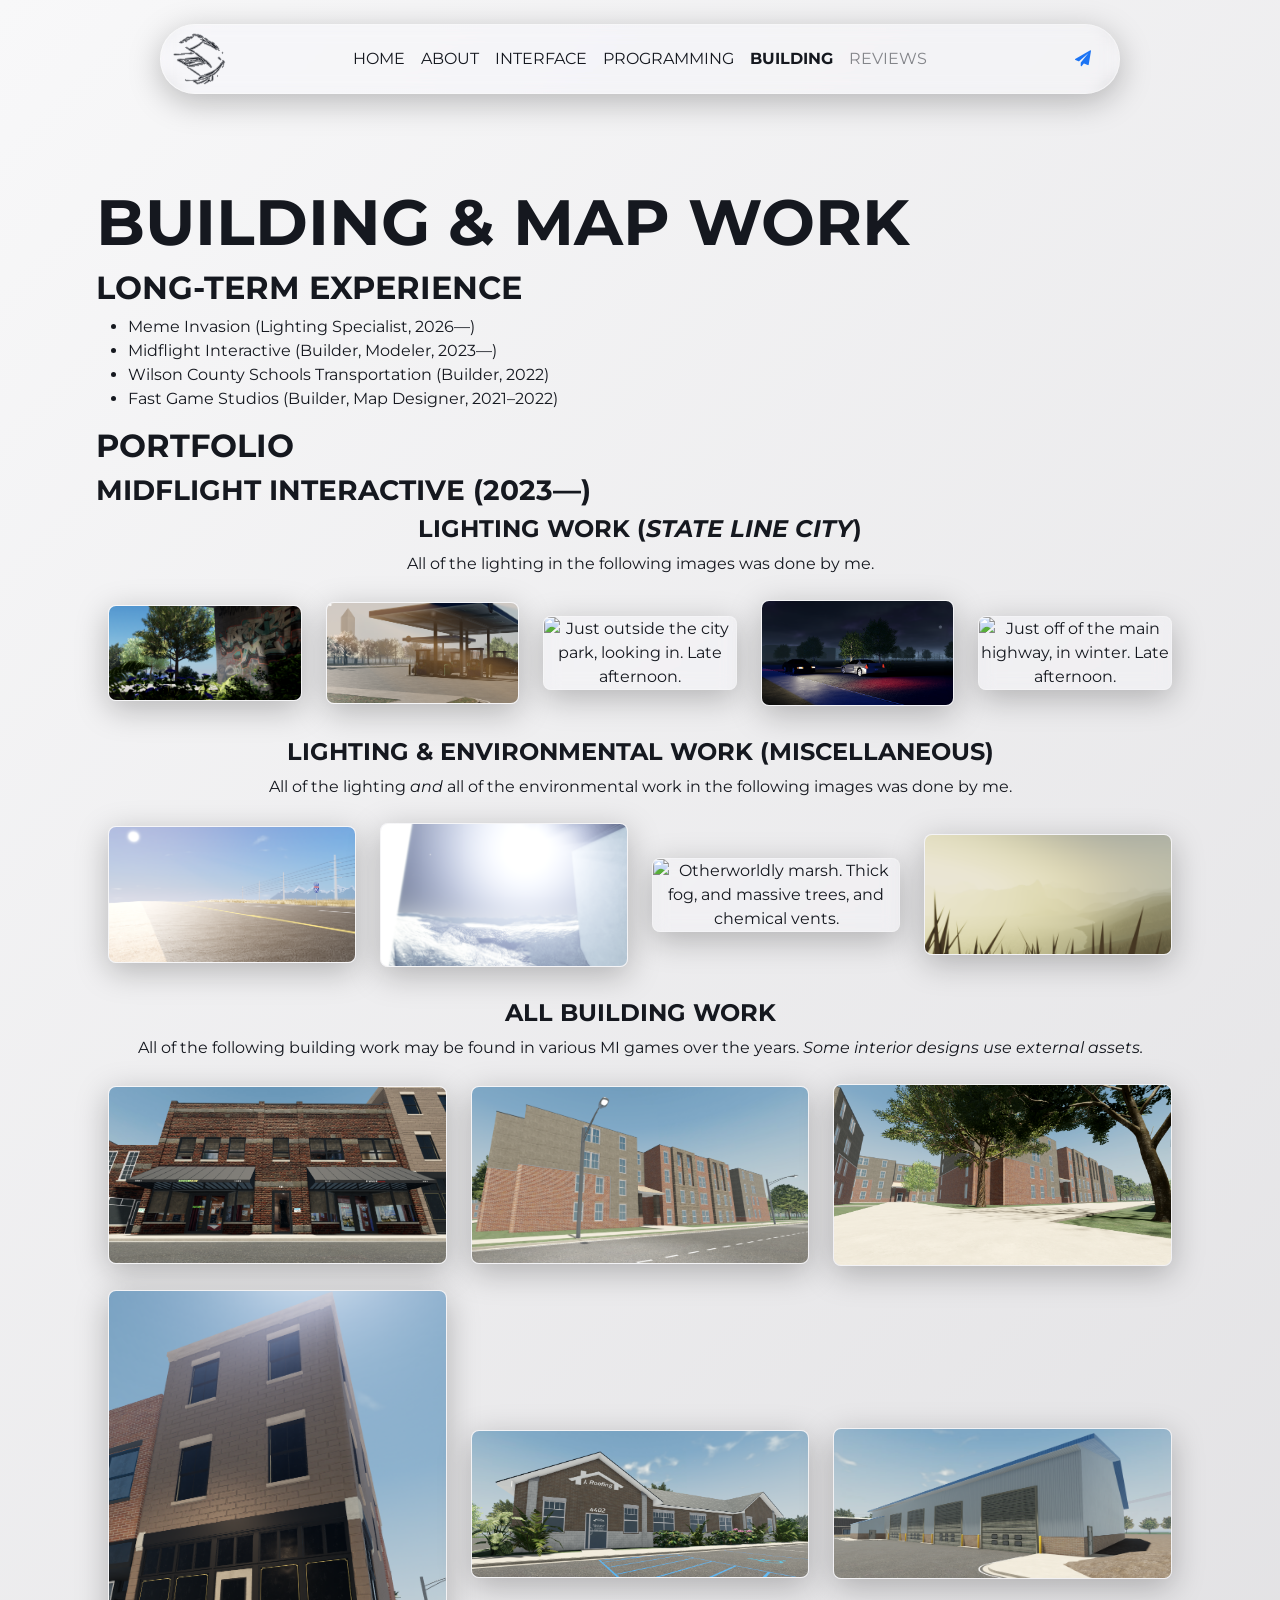
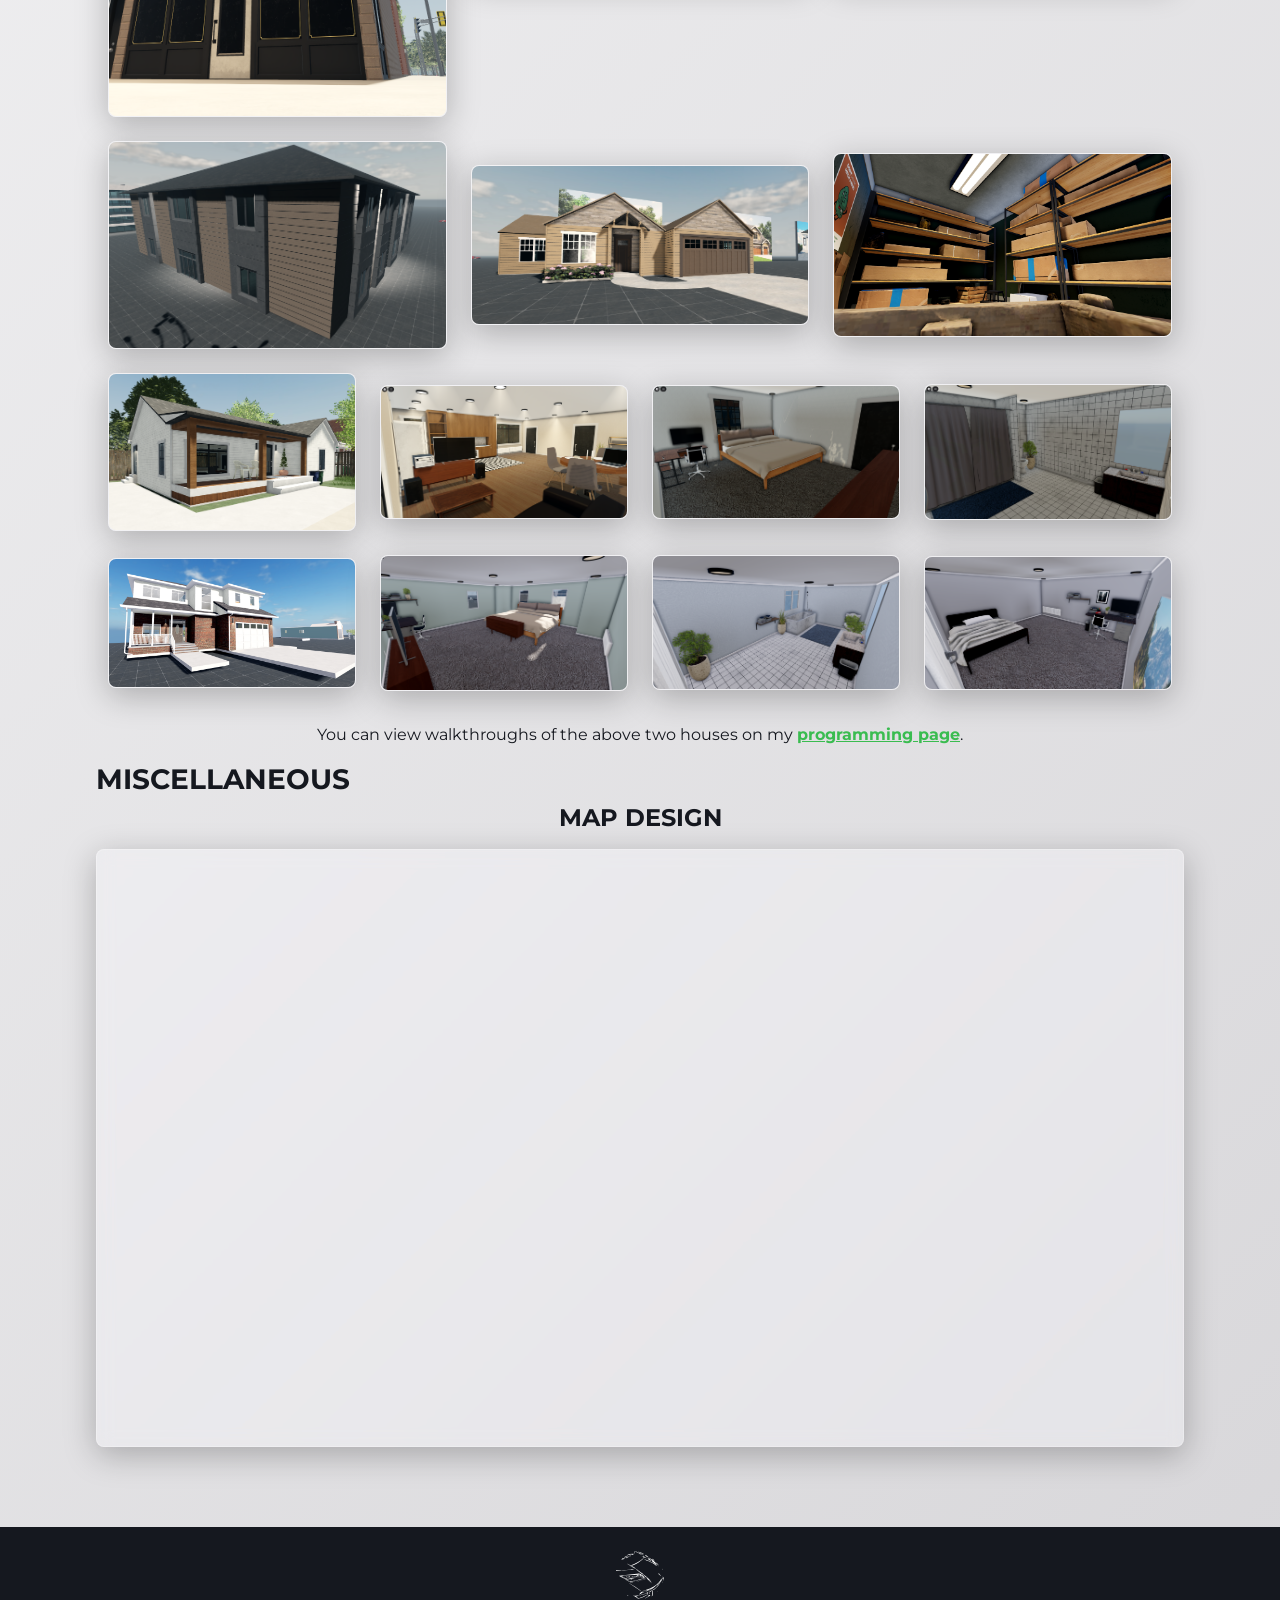
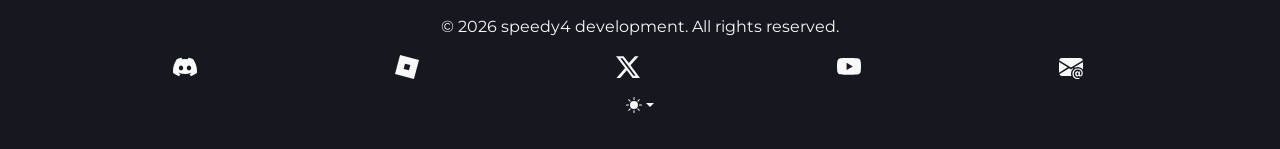
==== building.html @ 41aa06aa "add rest of portfolio images, finalize everything else" ====
<!DOCTYPE html>
<html data-bs-theme="light" lang="en">

<head>
    <meta charset="utf-8">
    <meta name="viewport" content="width=device-width, initial-scale=1.0, viewport-fit=cover, shrink-to-fit=no">
    <title>speedy4's Portfolio</title>
    <meta name="twitter:image" content="https://speedy4.dev/assets/img/speedy4_development.png">
    <meta name="twitter:description" content="The hub for all my work under the official name speedy4 development, or for other projects.">
    <meta name="twitter:card" content="summary_large_image">
    <meta name="description" content="The hub for all my work under the official name speedy4 development, or for other projects.">
    <meta name="twitter:title" content="speedy4's Portfolio">
    <meta property="og:image" content="https://speedy4.dev/assets/img/speedy4_development.png">
    <script>
        (function() {

            // JavaScript snippet handling Dark/Light mode switching

            const getStoredTheme = () => localStorage.getItem('theme');
            const setStoredTheme = theme => localStorage.setItem('theme', theme);
            const forcedTheme = document.documentElement.getAttribute('data-bss-forced-theme');

            const getPreferredTheme = () => {

                if (forcedTheme) return forcedTheme;

                const storedTheme = getStoredTheme();
                if (storedTheme) {
                    return storedTheme;
                }

                const pageTheme = document.documentElement.getAttribute('data-bs-theme');

                if (pageTheme) {
                    return pageTheme;
                }

                return window.matchMedia('(prefers-color-scheme: dark)').matches ? 'dark' : 'light';
            }

            const setTheme = theme => {
                if (theme === 'auto' && window.matchMedia('(prefers-color-scheme: dark)').matches) {
                    document.documentElement.setAttribute('data-bs-theme', 'dark');
                } else {
                    document.documentElement.setAttribute('data-bs-theme', theme);
                }
            }

            setTheme(getPreferredTheme());

            const showActiveTheme = (theme, focus = false) => {
                const themeSwitchers = [].slice.call(document.querySelectorAll('.theme-switcher'));

                if (!themeSwitchers.length) return;

                document.querySelectorAll('[data-bs-theme-value]').forEach(element => {
                    element.classList.remove('active');
                    element.setAttribute('aria-pressed', 'false');
                });

                for (const themeSwitcher of themeSwitchers) {

                    const btnToActivate = themeSwitcher.querySelector('[data-bs-theme-value="' + theme + '"]');

                    if (btnToActivate) {
                        btnToActivate.classList.add('active');
                        btnToActivate.setAttribute('aria-pressed', 'true');
                    }
                }
            }

            window.matchMedia('(prefers-color-scheme: dark)').addEventListener('change', () => {
                const storedTheme = getStoredTheme();
                if (storedTheme !== 'light' && storedTheme !== 'dark') {
                    setTheme(getPreferredTheme());
                }
            });

            window.addEventListener('DOMContentLoaded', () => {
                showActiveTheme(getPreferredTheme());

                document.querySelectorAll('[data-bs-theme-value]')
                    .forEach(toggle => {
                        toggle.addEventListener('click', (e) => {
                            e.preventDefault();
                            const theme = toggle.getAttribute('data-bs-theme-value');
                            setStoredTheme(theme);
                            setTheme(theme);
                            showActiveTheme(theme);
                        })
                    })
            });
        })();
    </script>
    <link rel="icon" type="image/png" sizes="16x16" href="assets/img/SpeedySilhouette_Favico.png">
    <link rel="icon" type="image/png" sizes="32x32" href="assets/img/SpeedySilhouette_Favico_Large.png">
    <link rel="stylesheet" href="assets/bootstrap/css/bootstrap.min.css">
    <link rel="stylesheet" href="assets/css/Crimson%20Text.css">
    <link rel="stylesheet" href="assets/css/IBM%20Plex%20Mono.css">
    <link rel="stylesheet" href="https://fonts.googleapis.com/css?family=Montserrat:400,800&amp;display=swap">
    <link rel="stylesheet" href="assets/fonts/font-awesome.min.css">
    <link rel="stylesheet" href="assets/css/bs-theme-overrides.css">
    <link rel="stylesheet" href="assets/css/styles.css">
    <link rel="stylesheet" href="assets/css/prism.css">
    <link rel="stylesheet" href="assets/css/Features-Cards-icons.css">
    <link rel="stylesheet" href="assets/css/Lightbox-Gallery-baguetteBox.min.css">
    <link rel="stylesheet" href="assets/css/Pricing-Clean-badges.css">
</head>

<body class="default-body" style="min-height: 100vh;width: 100%;">
    <section class="d-flex flex-column justify-content-between align-items-center" style="padding-top: 1.5rem;width: 100%;min-height: 100vh;">
        <nav class="navbar navbar-expand-md fixed-top bg-body justify-content-between align-content-center glass-navbar" style="border-radius: 100px;width: 75%;min-height: 3.125rem;max-height: 5rem;margin-left: auto;margin-right: auto;margin-top: 1.5rem;border-color: transparent;margin-bottom: 13rem;">
            <div class="container-fluid"><a href="/"><img class="navbar-logo-wordmark" src="assets/img/speedy4_development_navbar_logo.png"><img class="navbar-logo-img" src="assets/img/speedy4_development_navbar_logo_noText.png"></a><button data-bs-toggle="collapse" class="navbar-toggler navbar-toggler-override" data-bs-target="#navcol-1" style="/*border-radius: 100px;*/border-style: none;"><span class="visually-hidden">Toggle navigation</span><span class="navbar-toggler-icon navbar-logo-img"></span></button>
                <div class="collapse navbar-collapse d-xxl-inline-flex navbar-nav1" id="navcol-1" style="margin-right: auto;margin-left: auto;">
                    <ul class="navbar-nav d-xxl-flex flex-grow-0 align-self-center navbar-nav1 navbar-nav-collapse" style="margin-right: auto;margin-left: auto;border-radius: 24px;padding-left: 12px;padding-right: 12px;">
                        <li class="nav-item"><a class="nav-link active" href="/" style="position: static;color: var(--bs-body-color);text-align: center;">HOME</a></li>
                        <li class="nav-item" style="position: static;text-align: center;"><a class="nav-link" href="/about" style="position: static;color: var(--bs-body-color);text-align: center;">ABOUT</a></li>
                        <li class="nav-item" style="position: static;color: var(--bs-body-color);text-align: center;"><a class="nav-link" href="/interface" style="position: static;color: var(--bs-body-color);text-align: center;">INTERFACE</a></li>
                        <li class="nav-item" style="position: static;color: var(--bs-body-color);text-align: center;"><a class="nav-link" href="/programming" style="position: static;color: var(--bs-body-color);text-align: center;">PROGRAMMING</a></li>
                        <li class="nav-item" style="position: static;color: var(--bs-body-color);text-align: center;"><a class="nav-link" href="#" style="position: static;color: var(--bs-body-color);text-align: center;"><strong>BUILDING</strong></a></li>
                        <li class="nav-item" style="position: static;color: var(--bs-body-color);text-align: center;"><a class="nav-link" style="position: static;color: var(--bs-body-color);text-align: center;opacity: 0.50;">REVIEWS</a></li>
                    </ul>
                </div>
                <ul class="navbar-nav">
                    <li class="nav-item d-xxl-flex align-items-xxl-center" style="width: auto;padding-right: .5rem;"><a class="nav-link active navbar-contact-text" href="/contact" style="position: static;color: var(--bs-body-color);font-weight: bold;margin-right: -.25rem;">CONTACT</a><a class="nav-link link-primary" href="/contact"><i class="fa fa-send" style="margin-left: auto;"></i></a></li>
                </ul>
            </div>
        </nav>
        <div class="vstack" style="margin-top: 10rem;margin-left: auto;margin-right: auto;width: 85%;height: auto;margin-bottom: 5rem;">
            <article style="width: 100%;">
                <h1 class="text-break" style="font-size: 4rem;text-align: left;"><strong>BUILDING &amp;&nbsp;MAP WORK</strong></h1>
                <h2 style="text-align: left;"><strong>LONG-TERM EXPERIENCE</strong></h2>
                <ul>
                    <li>Meme Invasion (Lighting Specialist, 2026—)</li>
                    <li>Midflight Interactive (Builder, Modeler, 2023—)</li>
                    <li>Wilson County Schools Transportation (Builder, 2022)</li>
                    <li>Fast Game Studios (Builder, Map Designer, 2021–2022)</li>
                </ul>
                <h2 style="text-align: left;margin-top: 1rem;"><strong>PORTFOLIO</strong></h2>
                <h3 style="text-align: left;"><strong>MIDFLIGHT&nbsp;INTERACTIVE (2023—)</strong></h3>
                <h4 style="text-align: center;"><strong>LIGHTING WORK (<em>STATE&nbsp;LINE CITY</em>)</strong></h4>
                <p style="text-align: center;margin-bottom: 1rem;">All of the lighting in the following images was done by me.</p>
                <div class="container-fluid" style="text-align: center;">
                    <div class="row align-items-center" style="margin-top: 1.5rem;">
                        <div class="col"><img class="expandable-gallery-image glass-item" src="assets/img/SLC-Lighting/image4.png" style="width: 100%;border-radius: 8px;" alt="Inside the city park, looking out under shade."></div>
                        <div class="col"><img class="expandable-gallery-image glass-item" src="assets/img/SLC-Lighting/width_1920.png" style="width: 100%;border-radius: 8px;" alt="Next to the American Gas station. Sunrays visible. Fall, late afternoon."></div>
                        <div class="col"><img class="expandable-gallery-image glass-item" src="assets/img/SLC-Lighting/width_2400.png" style="width: 100%;border-radius: 8px;" alt="Just outside the city park, looking in. Late afternoon."></div>
                        <div class="col"><img class="expandable-gallery-image glass-item" src="assets/img/SLC-Lighting/width_2400_1.png" style="width: 100%;border-radius: 8px;" alt="Just outside the spawn dealership. Night."></div>
                        <div class="col"><img class="expandable-gallery-image glass-item" src="assets/img/SLC-Lighting/width_2400_2.png" style="width: 100%;border-radius: 8px;" alt="Just off of the main highway, in winter. Late afternoon."></div>
                    </div>
                </div>
                <h4 style="text-align: center;margin-top: 2rem;"><strong>LIGHTING &amp; ENVIRONMENTAL&nbsp;WORK (MISCELLANEOUS)</strong></h4>
                <p style="text-align: center;margin-bottom: 1rem;">All of the lighting <em>and</em>&nbsp;all of the environmental work in the following images was done by me.</p>
                <div class="container-fluid" style="text-align: center;">
                    <div class="row align-items-center" style="margin-top: 1.5rem;">
                        <div class="col"><img class="expandable-gallery-image glass-item" src="assets/img/Misc-LightingEnvironmental/image.png" style="width: 100%;border-radius: 8px;" alt="Somewhere out west, looking westward on I-80."></div>
                        <div class="col"><img class="expandable-gallery-image glass-item" src="assets/img/Misc-LightingEnvironmental/image2.png" style="width: 100%;border-radius: 8px;" alt="Just outside an inbuilt settlement on a planet very close to its star."></div>
                        <div class="col"><img class="expandable-gallery-image glass-item" src="assets/img/Misc-LightingEnvironmental/image3.png" style="width: 100%;border-radius: 8px;" alt="Otherworldly marsh. Thick fog, and massive trees, and chemical vents."></div>
                        <div class="col"><img class="expandable-gallery-image glass-item" src="assets/img/Misc-LightingEnvironmental/image5.png" style="width: 100%;border-radius: 8px;" alt="Some foreign world. Hills, with a lake at bottom; thick atmosphere."></div>
                    </div>
                </div>
                <h4 id="slc-building-work-1" style="text-align: center;margin-top: 2rem;"><strong>ALL&nbsp;BUILDING WORK</strong></h4>
                <p style="text-align: center;margin-bottom: 1rem;">All of the following building work may be found in various MI games over the years. <em>Some interior designs use external assets.</em></p>
                <div class="container-fluid" style="text-align: center;">
                    <div class="row align-items-center" style="margin-top: 1.5rem;">
                        <div class="col"><img class="expandable-gallery-image glass-item" src="assets/img/MI-Buildings/Screenshot%202026-06-11%20123457.png" style="width: 100%;border-radius: 8px;" alt="A downtown building, with parallax interiors."></div>
                        <div class="col"><img class="expandable-gallery-image glass-item" src="assets/img/MI-Buildings/Screenshot%202026-06-11%20124838.png" style="width: 100%;border-radius: 8px;" alt="A large apartment complex."></div>
                        <div class="col"><img class="expandable-gallery-image glass-item" src="assets/img/MI-Buildings/Screenshot%202026-06-11%20124856.png" style="width: 100%;border-radius: 8px;" alt="Inside the apartment complex, with other buildings."></div>
                    </div>
                    <div class="row align-items-center" style="margin-top: 1.5rem;">
                        <div class="col"><img class="expandable-gallery-image glass-item" src="assets/img/MI-Buildings/Screenshot%202026-06-11%20125015.png" style="width: 100%;border-radius: 8px;" alt="Another downtown building, modern style."></div>
                        <div class="col"><img class="expandable-gallery-image glass-item" src="assets/img/MI-Buildings/Screenshot%202026-06-11%20125053.png" style="width: 100%;border-radius: 8px;" alt="&quot;J. Roofing&quot; business."></div>
                        <div class="col"><img class="expandable-gallery-image glass-item" src="assets/img/MI-Buildings/Screenshot%202026-06-11%20125111.png" style="width: 100%;border-radius: 8px;" alt="High-performance industrial warehouse."></div>
                    </div>
                    <div class="row align-items-center" style="margin-top: 1.5rem;">
                        <div class="col"><img class="expandable-gallery-image glass-item" src="assets/img/MI-Buildings/Screenshot%202026-06-11%20125641.png" style="width: 100%;border-radius: 8px;" alt="Apartment building."></div>
                        <div class="col"><img class="expandable-gallery-image glass-item" src="assets/img/MI-Buildings/Screenshot%202026-06-11%20125730.png" style="width: 100%;border-radius: 8px;" alt="House, no interior."></div>
                        <div class="col"><img class="expandable-gallery-image glass-item" src="assets/img/MI-Buildings/Screenshot%202026-06-11%20130525.png" style="width: 100%;border-radius: 8px;" alt="Inside a business."></div>
                    </div>
                    <div class="row align-items-center" style="margin-top: 1.5rem;">
                        <div class="col"><img class="expandable-gallery-image glass-item" src="assets/img/MI-Buildings/House-1/Screenshot%202026-06-11%20124001.png" style="width: 100%;border-radius: 8px;" alt="First house. This is a complete rebuild of a GPI asset."></div>
                        <div class="col"><img class="expandable-gallery-image glass-item" src="assets/img/MI-Buildings/House-1/Screenshot%202026-06-11%20124135.png" style="width: 100%;border-radius: 8px;" alt="Inside the living room/kitchen."></div>
                        <div class="col"><img class="expandable-gallery-image glass-item" src="assets/img/MI-Buildings/House-1/Screenshot%202026-06-11%20124152.png" style="width: 100%;border-radius: 8px;" alt="Bedroom."></div>
                        <div class="col"><img class="expandable-gallery-image glass-item" src="assets/img/MI-Buildings/House-1/Screenshot%202026-06-11%20124208.png" style="width: 100%;border-radius: 8px;" alt="Bathroom."></div>
                    </div>
                    <div class="row align-items-center" style="margin-top: 1.5rem;">
                        <div class="col"><img class="expandable-gallery-image glass-item" src="assets/img/MI-Buildings/House-2/Screenshot%202026-06-11%20130037.png" style="width: 100%;border-radius: 8px;" alt="House 2. This was built with a pre-existing mesh as reference."></div>
                        <div class="col"><img class="expandable-gallery-image glass-item" src="assets/img/MI-Buildings/House-2/Screenshot%202026-06-11%20130330.png" style="width: 100%;border-radius: 8px;" alt="Master bedroom."></div>
                        <div class="col"><img class="expandable-gallery-image glass-item" src="assets/img/MI-Buildings/House-2/Screenshot%202026-06-11%20130348.png" style="width: 100%;border-radius: 8px;" alt="Bathroom."></div>
                        <div class="col"><img class="expandable-gallery-image glass-item" src="assets/img/MI-Buildings/House-2/Screenshot%202026-06-11%20130421.png" style="width: 100%;border-radius: 8px;" alt="Auxiliary bedroom."></div>
                    </div>
                </div>
                <p style="margin-top: 2rem;text-align: center;">You can view walkthroughs of the above two houses on my <a href="/programming#two-houses"><strong>programming page</strong></a>.</p>
                <h3 style="text-align: left;"><strong>MISCELLANEOUS</strong></h3>
                <h4 id="slc-building-work" style="text-align: center;"><strong>MAP DESIGN</strong></h4>
                <div class="container-fluid ratio ratio-16x9" style="text-align: center;margin-top: 1rem;"><iframe allowfullscreen="" frameborder="0" src="https://www.youtube-nocookie.com/embed/4P3iY1NcD3I" class="glass-item" style="border-radius: 8px;width: 100%;height: 100%;"></iframe></div>
            </article>
        </div>
    </section>
    <footer class="text-center py-4" style="width: 100%;height: auto;background: var(--bs-dark);">
        <div class="vstack d-xxl-flex justify-content-xxl-center align-items-xxl-center"><img src="assets/img/SpeedySilhouetteNew.svg" style="width: 3rem;margin-left: auto;margin-right: auto;margin-bottom: 0.5rem;color: rgb(248,248,249) !important;">
            <p class="text-muted my-2" style="color: rgb(248,248,249) !important;">© 2026 speedy4 development. All rights reserved.</p>
            <ul class="list-inline d-inline-flex d-xxl-flex justify-content-evenly my-2">
                <li class="list-inline-item me-4" data-bs-toggle="tooltip" data-bss-tooltip="" style="position: relative;" title="speedy4dev on Discord">
                    <div class="bs-icon-circle bs-icon-primary bs-icon" style="background: transparent;"><svg xmlns="http://www.w3.org/2000/svg" width="1em" height="1em" fill="currentColor" viewBox="0 0 16 16" class="bi bi-discord" style="width: 100%;height: 100%;color: rgb(248,248,249) !important;" title="speedy4dev on Discord">
                            <path d="M13.545 2.907a13.227 13.227 0 0 0-3.257-1.011.05.05 0 0 0-.052.025c-.141.25-.297.577-.406.833a12.19 12.19 0 0 0-3.658 0 8.258 8.258 0 0 0-.412-.833.051.051 0 0 0-.052-.025c-1.125.194-2.22.534-3.257 1.011a.041.041 0 0 0-.021.018C.356 6.024-.213 9.047.066 12.032c.001.014.01.028.021.037a13.276 13.276 0 0 0 3.995 2.02.05.05 0 0 0 .056-.019c.308-.42.582-.863.818-1.329a.05.05 0 0 0-.01-.059.051.051 0 0 0-.018-.011 8.875 8.875 0 0 1-1.248-.595.05.05 0 0 1-.02-.066.051.051 0 0 1 .015-.019c.084-.063.168-.129.248-.195a.05.05 0 0 1 .051-.007c2.619 1.196 5.454 1.196 8.041 0a.052.052 0 0 1 .053.007c.08.066.164.132.248.195a.051.051 0 0 1-.004.085 8.254 8.254 0 0 1-1.249.594.05.05 0 0 0-.03.03.052.052 0 0 0 .003.041c.24.465.515.909.817 1.329a.05.05 0 0 0 .056.019 13.235 13.235 0 0 0 4.001-2.02.049.049 0 0 0 .021-.037c.334-3.451-.559-6.449-2.366-9.106a.034.034 0 0 0-.02-.019Zm-8.198 7.307c-.789 0-1.438-.724-1.438-1.612 0-.889.637-1.613 1.438-1.613.807 0 1.45.73 1.438 1.613 0 .888-.637 1.612-1.438 1.612m5.316 0c-.788 0-1.438-.724-1.438-1.612 0-.889.637-1.613 1.438-1.613.807 0 1.451.73 1.438 1.613 0 .888-.631 1.612-1.438 1.612"></path>
                        </svg></div><a class="stretched-link" href="https://discord.com/users/302795034028408835" target="_blank" title="speedy4dev on Discord"></a>
                </li>
                <li class="list-inline-item me-4" data-bs-toggle="tooltip" data-bss-tooltip="" style="position: relative;" title="@speedy4dev on Roblox">
                    <div class="bs-icon-circle bs-icon-primary bs-icon" style="background: transparent;"><img src="assets/img/Roblox_Logo.svg" style="width: 100%;height: 100%;color: rgb(248,248,249) !important;" title="@speedy4dev on Roblox"></div><a class="stretched-link" href="https://roblox.com/users/110753821/profile" target="_blank"></a>
                </li>
                <li class="list-inline-item me-4" data-bs-toggle="tooltip" data-bss-tooltip="" style="color: rgb(248,248,249) !important;position: relative;" title="@speedy4dev on X">
                    <div class="bs-icon-circle bs-icon-primary bs-icon" style="background: transparent;color: rgb(248,248,249) !important;"><svg xmlns="http://www.w3.org/2000/svg" width="1em" height="1em" fill="currentColor" viewBox="0 0 16 16" class="bi bi-twitter-x" style="width: 100%;height: 100%;color: rgb(248,248,249) !important;" title="@speedy4dev on X">
                            <path d="M12.6.75h2.454l-5.36 6.142L16 15.25h-4.937l-3.867-5.07-4.425 5.07H.316l5.733-6.57L0 .75h5.063l3.495 4.633L12.601.75Zm-.86 13.028h1.36L4.323 2.145H2.865l8.875 11.633Z"></path>
                        </svg></div><a class="stretched-link" href="https://x.com/speedy4dev" target="_blank"></a>
                </li>
                <li class="list-inline-item me-4" data-bs-toggle="tooltip" data-bss-tooltip="" style="color: rgb(248,248,249) !important;position: relative;" title="@speed_y4dev on YouTube">
                    <div class="bs-icon-circle bs-icon-primary bs-icon" style="background: transparent;color: rgb(248,248,249) !important;"><svg xmlns="http://www.w3.org/2000/svg" width="1em" height="1em" fill="currentColor" viewBox="0 0 16 16" class="bi bi-youtube" style="width: 100%;height: 100%;color: rgb(248,248,249) !important;" title="@speed_y4dev on YouTube">
                            <path d="M8.051 1.999h.089c.822.003 4.987.033 6.11.335a2.01 2.01 0 0 1 1.415 1.42c.101.38.172.883.22 1.402l.01.104.022.26.008.104c.065.914.073 1.77.074 1.957v.075c-.001.194-.01 1.108-.082 2.06l-.008.105-.009.104c-.05.572-.124 1.14-.235 1.558a2.007 2.007 0 0 1-1.415 1.42c-1.16.312-5.569.334-6.18.335h-.142c-.309 0-1.587-.006-2.927-.052l-.17-.006-.087-.004-.171-.007-.171-.007c-1.11-.049-2.167-.128-2.654-.26a2.007 2.007 0 0 1-1.415-1.419c-.111-.417-.185-.986-.235-1.558L.09 9.82l-.008-.104A31.4 31.4 0 0 1 0 7.68v-.123c.002-.215.01-.958.064-1.778l.007-.103.003-.052.008-.104.022-.26.01-.104c.048-.519.119-1.023.22-1.402a2.007 2.007 0 0 1 1.415-1.42c.487-.13 1.544-.21 2.654-.26l.17-.007.172-.006.086-.003.171-.007A99.788 99.788 0 0 1 7.858 2h.193zM6.4 5.209v4.818l4.157-2.408z"></path>
                        </svg></div><a class="stretched-link" href="https://www.youtube.com/@speed_y4dev" target="_blank" title="@speed_y4dev on YouTube"></a>
                </li>
                <li class="list-inline-item me-4" data-bs-toggle="tooltip" data-bss-tooltip="" style="color: rgb(248,248,249) !important;position: relative;" title="For business inquiries: speedy4dev@gmail.com">
                    <div class="bs-icon-circle bs-icon-primary bs-icon" style="background: transparent;color: rgb(248,248,249) !important;"><svg xmlns="http://www.w3.org/2000/svg" width="1em" height="1em" fill="currentColor" viewBox="0 0 16 16" class="bi bi-envelope-at-fill" style="width: 100%;height: 100%;color: rgb(248,248,249) !important;" title="For business inquiries: speedy4dev@gmail.com">
                            <path d="M2 2A2 2 0 0 0 .05 3.555L8 8.414l7.95-4.859A2 2 0 0 0 14 2zm-2 9.8V4.698l5.803 3.546L0 11.801Zm6.761-2.97-6.57 4.026A2 2 0 0 0 2 14h6.256A4.493 4.493 0 0 1 8 12.5a4.49 4.49 0 0 1 1.606-3.446l-.367-.225L8 9.586l-1.239-.757ZM16 9.671V4.697l-5.803 3.546.338.208A4.482 4.482 0 0 1 12.5 8c1.414 0 2.675.652 3.5 1.671"></path>
                            <path d="M15.834 12.244c0 1.168-.577 2.025-1.587 2.025-.503 0-1.002-.228-1.12-.648h-.043c-.118.416-.543.643-1.015.643-.77 0-1.259-.542-1.259-1.434v-.529c0-.844.481-1.4 1.26-1.4.585 0 .87.333.953.63h.03v-.568h.905v2.19c0 .272.18.42.411.42.315 0 .639-.415.639-1.39v-.118c0-1.277-.95-2.326-2.484-2.326h-.04c-1.582 0-2.64 1.067-2.64 2.724v.157c0 1.867 1.237 2.654 2.57 2.654h.045c.507 0 .935-.07 1.18-.18v.731c-.219.1-.643.175-1.237.175h-.044C10.438 16 9 14.82 9 12.646v-.214C9 10.36 10.421 9 12.485 9h.035c2.12 0 3.314 1.43 3.314 3.034zm-4.04.21v.227c0 .586.227.8.581.8.31 0 .564-.17.564-.743v-.367c0-.516-.275-.708-.572-.708-.346 0-.573.245-.573.791Z"></path>
                        </svg></div><a class="stretched-link" href="mailto://speedy4dev@gmail.com" target="_blank" title="For business inquiries: speedy4dev@gmail.com"></a>
                </li>
            </ul>
            <div class="theme-switcher dropdown"><button class="btn btn-link dropdown-toggle" aria-expanded="false" data-bs-toggle="dropdown" type="button" style="color: rgb(248,248,249) !important;"><svg xmlns="http://www.w3.org/2000/svg" width="1em" height="1em" fill="currentColor" viewBox="0 0 16 16" class="bi bi-sun-fill mb-1" style="color: rgb(248,248,249) !important;">
                        <path d="M8 12a4 4 0 1 0 0-8 4 4 0 0 0 0 8M8 0a.5.5 0 0 1 .5.5v2a.5.5 0 0 1-1 0v-2A.5.5 0 0 1 8 0m0 13a.5.5 0 0 1 .5.5v2a.5.5 0 0 1-1 0v-2A.5.5 0 0 1 8 13m8-5a.5.5 0 0 1-.5.5h-2a.5.5 0 0 1 0-1h2a.5.5 0 0 1 .5.5M3 8a.5.5 0 0 1-.5.5h-2a.5.5 0 0 1 0-1h2A.5.5 0 0 1 3 8m10.657-5.657a.5.5 0 0 1 0 .707l-1.414 1.415a.5.5 0 1 1-.707-.708l1.414-1.414a.5.5 0 0 1 .707 0m-9.193 9.193a.5.5 0 0 1 0 .707L3.05 13.657a.5.5 0 0 1-.707-.707l1.414-1.414a.5.5 0 0 1 .707 0zm9.193 2.121a.5.5 0 0 1-.707 0l-1.414-1.414a.5.5 0 0 1 .707-.707l1.414 1.414a.5.5 0 0 1 0 .707M4.464 4.465a.5.5 0 0 1-.707 0L2.343 3.05a.5.5 0 1 1 .707-.707l1.414 1.414a.5.5 0 0 1 0 .708z"></path>
                    </svg></button>
                <div class="dropdown-menu"><a class="dropdown-item d-flex align-items-center" href="#" data-bs-theme-value="light"><svg xmlns="http://www.w3.org/2000/svg" width="1em" height="1em" fill="currentColor" viewBox="0 0 16 16" class="bi bi-sun-fill opacity-50 me-2">
                            <path d="M8 12a4 4 0 1 0 0-8 4 4 0 0 0 0 8M8 0a.5.5 0 0 1 .5.5v2a.5.5 0 0 1-1 0v-2A.5.5 0 0 1 8 0m0 13a.5.5 0 0 1 .5.5v2a.5.5 0 0 1-1 0v-2A.5.5 0 0 1 8 13m8-5a.5.5 0 0 1-.5.5h-2a.5.5 0 0 1 0-1h2a.5.5 0 0 1 .5.5M3 8a.5.5 0 0 1-.5.5h-2a.5.5 0 0 1 0-1h2A.5.5 0 0 1 3 8m10.657-5.657a.5.5 0 0 1 0 .707l-1.414 1.415a.5.5 0 1 1-.707-.708l1.414-1.414a.5.5 0 0 1 .707 0m-9.193 9.193a.5.5 0 0 1 0 .707L3.05 13.657a.5.5 0 0 1-.707-.707l1.414-1.414a.5.5 0 0 1 .707 0zm9.193 2.121a.5.5 0 0 1-.707 0l-1.414-1.414a.5.5 0 0 1 .707-.707l1.414 1.414a.5.5 0 0 1 0 .707M4.464 4.465a.5.5 0 0 1-.707 0L2.343 3.05a.5.5 0 1 1 .707-.707l1.414 1.414a.5.5 0 0 1 0 .708z"></path>
                        </svg>Light</a><a class="dropdown-item d-flex align-items-center" href="#" data-bs-theme-value="dark"><svg xmlns="http://www.w3.org/2000/svg" width="1em" height="1em" fill="currentColor" viewBox="0 0 16 16" class="bi bi-moon-stars-fill opacity-50 me-2">
                            <path d="M6 .278a.768.768 0 0 1 .08.858 7.208 7.208 0 0 0-.878 3.46c0 4.021 3.278 7.277 7.318 7.277.527 0 1.04-.055 1.533-.16a.787.787 0 0 1 .81.316.733.733 0 0 1-.031.893A8.349 8.349 0 0 1 8.344 16C3.734 16 0 12.286 0 7.71 0 4.266 2.114 1.312 5.124.06A.752.752 0 0 1 6 .278"></path>
                            <path d="M10.794 3.148a.217.217 0 0 1 .412 0l.387 1.162c.173.518.579.924 1.097 1.097l1.162.387a.217.217 0 0 1 0 .412l-1.162.387a1.734 1.734 0 0 0-1.097 1.097l-.387 1.162a.217.217 0 0 1-.412 0l-.387-1.162A1.734 1.734 0 0 0 9.31 6.593l-1.162-.387a.217.217 0 0 1 0-.412l1.162-.387a1.734 1.734 0 0 0 1.097-1.097l.387-1.162zM13.863.099a.145.145 0 0 1 .274 0l.258.774c.115.346.386.617.732.732l.774.258a.145.145 0 0 1 0 .274l-.774.258a1.156 1.156 0 0 0-.732.732l-.258.774a.145.145 0 0 1-.274 0l-.258-.774a1.156 1.156 0 0 0-.732-.732l-.774-.258a.145.145 0 0 1 0-.274l.774-.258c.346-.115.617-.386.732-.732L13.863.1z"></path>
                        </svg>Dark</a><a class="dropdown-item d-flex align-items-center" href="#" data-bs-theme-value="auto"><svg xmlns="http://www.w3.org/2000/svg" width="1em" height="1em" fill="currentColor" viewBox="0 0 16 16" class="bi bi-circle-half opacity-50 me-2">
                            <path d="M8 15A7 7 0 1 0 8 1zm0 1A8 8 0 1 1 8 0a8 8 0 0 1 0 16"></path>
                        </svg>Auto</a></div>
            </div>
        </div>
    </footer>
    <div class="d-none custom-lightbox" style="width: 100vw;height: 100vh;">
        <div class="container-fluid d-flex flex-column align-items-center glass-item" style="padding: 1.5rem;border-radius: 24px;width: fit-content;max-width: 80vw;position: relative;"><img class="lightbox-image" style="margin-left: auto;margin-right: auto;border-radius: 12px;width: auto;max-width: 100%;display: flex;overflow: hidden;"></div>
    </div>
    <div class="custom-lightbox-gallery" style="width: 100vw;height: 100vh;">
        <div class="container-fluid d-flex glass-item" style="width: fit-content;padding: 1.5rem;border-radius: 24px;max-width: 80vw;position: relative;">
            <div class="col" style="width: 100%;"><img class="lightbox-gallery-image" style="margin-left: auto;margin-right: auto;border-radius: 12px;max-width: 100%;margin-bottom: 1.5rem;display: flex;overflow: hidden;">
                <div class="d-inline-flex" style="margin-left: auto;margin-right: auto;width: 100%;"><svg xmlns="http://www.w3.org/2000/svg" width="1em" height="1em" fill="currentColor" viewBox="0 0 16 16" class="bi bi-chevron-left lightbox-prev" style="margin-right: auto;width: 1.5rem;height: 1.5rem;">
                        <path fill-rule="evenodd" d="M11.354 1.646a.5.5 0 0 1 0 .708L5.707 8l5.647 5.646a.5.5 0 0 1-.708.708l-6-6a.5.5 0 0 1 0-.708l6-6a.5.5 0 0 1 .708 0z"></path>
                    </svg><span class="flex-grow-1 lightbox-caption" style="margin-left: 1rem;font-weight: bold;max-width: 100%;margin-right: 1rem;text-align: center;"></span><svg xmlns="http://www.w3.org/2000/svg" width="1em" height="1em" fill="currentColor" viewBox="0 0 16 16" class="bi bi-chevron-right lightbox-next" style="width: 1.5rem;height: 1.5rem;">
                        <path fill-rule="evenodd" d="M4.646 1.646a.5.5 0 0 1 .708 0l6 6a.5.5 0 0 1 0 .708l-6 6a.5.5 0 0 1-.708-.708L10.293 8 4.646 2.354a.5.5 0 0 1 0-.708z"></path>
                    </svg></div>
            </div>
        </div>
    </div>
    <script src="assets/bootstrap/js/bootstrap.min.js"></script>
    <script src="assets/js/bs-init.js"></script>
    <script src="assets/js/prism.js"></script>
    <script src="assets/js/lightbox-gallery-handler.js"></script>
    <script src="assets/js/lightbox-handler.js"></script>
</body>

</html>
---- assets/css/bs-theme-overrides.css ----
:root, [data-bs-theme=light] {
  --bs-primary: #1c74f4;
  --bs-primary-rgb: 28,116,244;
  --bs-primary-text-emphasis: #0B2E62;
  --bs-primary-bg-subtle: #D2E3FD;
  --bs-primary-border-subtle: #A4C7FB;
  --bs-secondary: #3abc50;
  --bs-secondary-rgb: 58,188,80;
  --bs-secondary-text-emphasis: #174B20;
  --bs-secondary-bg-subtle: #D8F2DC;
  --bs-secondary-border-subtle: #B0E4B9;
  --bs-light: #f9f9f8;
  --bs-light-rgb: 249,249,248;
  --bs-light-text-emphasis: #646463;
  --bs-light-bg-subtle: #FEFEFE;
  --bs-light-border-subtle: #FDFDFC;
  --bs-dark: #15181f;
  --bs-dark-rgb: 21,24,31;
  --bs-dark-text-emphasis: #080A0C;
  --bs-dark-bg-subtle: #D0D1D2;
  --bs-dark-border-subtle: #A1A3A5;
  --bs-body-color: #15181f;
  --bs-body-color-rgb: 21,24,31;
  --bs-secondary-color: rgba(21,24,31,0.75);
  --bs-secondary-color-rgb: 21,24,31,0.75;
  --bs-tertiary-color: rgba(21,24,31,0.5);
  --bs-tertiary-color-rgb: 21,24,31,0.5;
  --bs-body-bg: #f9f9f8;
  --bs-body-bg-rgb: 249,249,248;
  --bs-body-font-family: Montserrat, sans-serif;
  --bs-link-color: #3abc50;
  --bs-link-color-rgb: 58,188,80;
  --bs-link-hover-color: #6dcb7d;
  --bs-link-hover-color-rgb: 109,203,125;
  --bs-link-decoration: blink;
}

.btn-primary {
  --bs-btn-color: #000000;
  --bs-btn-bg: #1c74f4;
  --bs-btn-border-color: #1c74f4;
  --bs-btn-hover-color: #000000;
  --bs-btn-hover-bg: #3E89F6;
  --bs-btn-hover-border-color: #3382F5;
  --bs-btn-focus-shadow-rgb: 4,17,37;
  --bs-btn-active-color: #000000;
  --bs-btn-active-bg: #4990F6;
  --bs-btn-active-border-color: #3382F5;
  --bs-btn-disabled-color: #000000;
  --bs-btn-disabled-bg: #1c74f4;
  --bs-btn-disabled-border-color: #1c74f4;
}

.btn-outline-primary {
  --bs-btn-color: #1c74f4;
  --bs-btn-border-color: #1c74f4;
  --bs-btn-focus-shadow-rgb: 28,116,244;
  --bs-btn-hover-color: #000000;
  --bs-btn-hover-bg: #1c74f4;
  --bs-btn-hover-border-color: #1c74f4;
  --bs-btn-active-color: #000000;
  --bs-btn-active-bg: #1c74f4;
  --bs-btn-active-border-color: #1c74f4;
  --bs-btn-disabled-color: #1c74f4;
  --bs-btn-disabled-bg: transparent;
  --bs-btn-disabled-border-color: #1c74f4;
}

.btn-secondary {
  --bs-btn-color: #000000;
  --bs-btn-bg: #3abc50;
  --bs-btn-border-color: #3abc50;
  --bs-btn-hover-color: #000000;
  --bs-btn-hover-bg: #58C66A;
  --bs-btn-hover-border-color: #4EC362;
  --bs-btn-focus-shadow-rgb: 9,28,12;
  --bs-btn-active-color: #000000;
  --bs-btn-active-bg: #61C973;
  --bs-btn-active-border-color: #4EC362;
  --bs-btn-disabled-color: #000000;
  --bs-btn-disabled-bg: #3abc50;
  --bs-btn-disabled-border-color: #3abc50;
}

.btn-outline-secondary {
  --bs-btn-color: #3abc50;
  --bs-btn-border-color: #3abc50;
  --bs-btn-focus-shadow-rgb: 58,188,80;
  --bs-btn-hover-color: #000000;
  --bs-btn-hover-bg: #3abc50;
  --bs-btn-hover-border-color: #3abc50;
  --bs-btn-active-color: #000000;
  --bs-btn-active-bg: #3abc50;
  --bs-btn-active-border-color: #3abc50;
  --bs-btn-disabled-color: #3abc50;
  --bs-btn-disabled-bg: transparent;
  --bs-btn-disabled-border-color: #3abc50;
}

.btn-light {
  --bs-btn-color: #000000;
  --bs-btn-bg: #f9f9f8;
  --bs-btn-border-color: #f9f9f8;
  --bs-btn-hover-color: #000000;
  --bs-btn-hover-bg: #D4D4D3;
  --bs-btn-hover-border-color: #C7C7C6;
  --bs-btn-focus-shadow-rgb: 37,37,37;
  --bs-btn-active-color: #000000;
  --bs-btn-active-bg: #C7C7C6;
  --bs-btn-active-border-color: #BBBBBA;
  --bs-btn-disabled-color: #000000;
  --bs-btn-disabled-bg: #f9f9f8;
  --bs-btn-disabled-border-color: #f9f9f8;
}

.btn-outline-light {
  --bs-btn-color: #f9f9f8;
  --bs-btn-border-color: #f9f9f8;
  --bs-btn-focus-shadow-rgb: 249,249,248;
  --bs-btn-hover-color: #000000;
  --bs-btn-hover-bg: #f9f9f8;
  --bs-btn-hover-border-color: #f9f9f8;
  --bs-btn-active-color: #000000;
  --bs-btn-active-bg: #f9f9f8;
  --bs-btn-active-border-color: #f9f9f8;
  --bs-btn-disabled-color: #f9f9f8;
  --bs-btn-disabled-bg: transparent;
  --bs-btn-disabled-border-color: #f9f9f8;
}

.btn-dark {
  --bs-btn-color: #fff;
  --bs-btn-bg: #15181f;
  --bs-btn-border-color: #15181f;
  --bs-btn-hover-color: #fff;
  --bs-btn-hover-bg: #12141A;
  --bs-btn-hover-border-color: #111319;
  --bs-btn-focus-shadow-rgb: 220,220,221;
  --bs-btn-active-color: #fff;
  --bs-btn-active-bg: #111319;
  --bs-btn-active-border-color: #101217;
  --bs-btn-disabled-color: #fff;
  --bs-btn-disabled-bg: #15181f;
  --bs-btn-disabled-border-color: #15181f;
}

.btn-outline-dark {
  --bs-btn-color: #15181f;
  --bs-btn-border-color: #15181f;
  --bs-btn-focus-shadow-rgb: 21,24,31;
  --bs-btn-hover-color: #fff;
  --bs-btn-hover-bg: #15181f;
  --bs-btn-hover-border-color: #15181f;
  --bs-btn-active-color: #fff;
  --bs-btn-active-bg: #15181f;
  --bs-btn-active-border-color: #15181f;
  --bs-btn-disabled-color: #15181f;
  --bs-btn-disabled-bg: transparent;
  --bs-btn-disabled-border-color: #15181f;
}

[data-bs-theme=dark] {
  --bs-body-color: #f9f9f8;
  --bs-body-color-rgb: 249,249,248;
  --bs-secondary-color: rgba(249,249,248,0.75);
  --bs-secondary-color-rgb: 249,249,248,0.75;
  --bs-tertiary-color: rgba(249,249,248,0.5);
  --bs-tertiary-color-rgb: 249,249,248,0.5;
  --bs-body-bg: #15181f;
  --bs-body-bg-rgb: 21,24,31;
}
---- assets/css/styles.css ----
[data-bs-theme="light"] .section-image, .section-image {
  background: url("../../assets/img/website_background_1.png") !important;
}

[data-bs-theme="dark"] .section-image {
  background: url("../../assets/img/website_background_2.png") !important;
}

[data-bs-theme="light"] .glass-item {
  /*width: 85% !important;*/
  /*margin: 0.25rem auto 0 !important;*/
  /*border-radius: 100px !important;*/
  background: rgba(248, 248, 249, 0.375);
  backdrop-filter: blur(8px) saturate(180%) !important;
  -webkit-backdrop-filter: blur(8px) saturate(180%) !important;
  border: 1px solid rgba(255, 255, 255, 0.25) !important;
  box-shadow: 0 8px 32px rgba(0, 0, 0, 0.25) !important;
}

[data-bs-theme="dark"] .glass-item {
  /*width: 85% !important;*/
  /*margin: 0.25rem auto 0 !important;*/
  /*border-radius: 100px !important;*/
  background: rgba(21, 24, 30, 0.375) !important;
  backdrop-filter: blur(8px) saturate(180%) !important;
  -webkit-backdrop-filter: blur(8px) saturate(180%) !important;
  border: 1px solid rgba(29,43,71,0.25) !important;
  box-shadow: 0 8px 32px rgba(0, 0, 0, 0.25) !important;
  color: rgb(248,248,249);
}

[data-bs-theme="light"] .glass-navbar {
  /*width: 85% !important;*/
  /*margin: 0.25rem auto 0 !important;*/
  /*border-radius: 100px !important;*/
  background: rgba(248, 248, 249, 0.375) !important;
  /*backdrop-filter: blur(8px) saturate(180%) !important;
  -webkit-backdrop-filter: blur(8px) saturate(180%) !important;*/
  border: 1px solid rgba(255, 255, 255, 0.25) !important;
  box-shadow: 0 8px 32px rgba(0, 0, 0, 0.25) !important;
}

[data-bs-theme="dark"] .glass-navbar {
  /*width: 85% !important;*/
  /*margin: 0.25rem auto 0 !important;*/
  /*border-radius: 100px !important;*/
  background: rgba(21, 24, 30, 0.375) !important;
  /*backdrop-filter: blur(8px) saturate(180%) !important;
  -webkit-backdrop-filter: blur(8px) saturate(180%) !important;*/
  border: 1px solid rgba(29,43,71,0.25) !important;
  box-shadow: 0 8px 32px rgba(0, 0, 0, 0.25) !important;
}

[data-bs-theme="dark"] .navbar-logo-wordmark {
  filter: invert(100%);
}

[data-bs-theme="dark"] .navbar-logo-wordmark-fr {
  filter: invert(100%);
}

[data-bs-theme="dark"] .navbar-logo-img {
  filter: invert(100%);
}

[data-bs-theme="dark"] .navbar-logo-img-fr {
  filter: invert(100%);
}

.navbar-nav1 {
  position: absolute !important;
  left: 50% !important;
  transform: translateX(-50%) !important;
}

@media (min-width: 1620px) {
  .navbar-logo-img {
    display: none;
  }
}

@media (min-width: 1820px) {
  .navbar-logo-img-fr {
    display: none;
  }
}

@media (max-width: 1620px) {
  .navbar-logo-wordmark {
    display: none;
  }
}

@media (max-width: 1820px) {
  .navbar-logo-wordmark-fr {
    display: none;
  }
}

@media (max-width: 1420px) {
  .navbar-contact-text {
    display: none;
  }
}

@media (max-width: 768px) {
  .hero-subtitle {
    margin-bottom: -0.5rem !important;
    font-size: 0.65rem !important;
  }
}

@media (min-width: 768px) and (max-width: 1600px) {
  .hero-subtitle {
    margin-bottom: -2rem !important;
    font-size: 1rem !important;
  }
}

@media (max-width: 768px) {
  .hero-button {
    margin-top: -0.5rem !important;
    font-size: 0.75rem !important;
    /*width: auto !important;*/
  }
}

@media (min-width: 768px) and (max-width: 1600px) {
  .hero-button {
    margin-top: -2rem !important;
    font-size: 1rem !important;
    /*width: auto !important;*/
  }
}

@media (max-width: 768px) {
  .hero-container {
    margin-top: 5rem !important;
    /*font-size: 0.75rem !important;*/
    /*width: auto !important;*/
  }
}

.section-padding {
  padding-top: env(safe-area-inset-top);
}

.navbar-toggler-icon {
  background-image: url("../../assets/img/MdiDotsHorizontal.svg") !important;
}

@media (max-width: 768px) {
  .navbar-nav-collapse {
    /*background-color: rgba(21,24,30,0.375);*/
    /*backdrop-filter: blur(8px) saturate(180%) !important;
    -webkit-backdrop-filter: blur(8px) saturate(180%) !important;*/
    /*border: 1px solid rgba(255, 255, 255, 0.25) !important;*/
    box-shadow: 0 8px 32px rgba(0, 0, 0, 0.25) !important;
    z-index: 2 !important;
  }
}

.navbar-nav-collapse, .navbar-nav1 {
  isolation: auto !important;
}

@media (max-width: 768px) {
  .navbar-nav-collapse:before {
    content: "" !important;
    position: absolute;
    top: 0;
    left: 0;
    width: 100%;
    height: 100%;
    /*background-color: rgba(248, 248, 249, 0.375) !important;*/
    backdrop-filter: blur(8px) saturate(180%) !important;
    -webkit-backdrop-filter: blur(8px) saturate(180%) !important;
    z-index: -1 !important;
    border-radius: 24px !important;
  }
}

@media (max-width: 768px) {
  [data-bs-theme="light"] .navbar-nav-collapse:before {
    background-color: rgba(248, 248, 249, 0.375) !important;
    border: 1px solid rgba(255,255,255,0.25);
  }
}

@media (max-width: 768px) {
  [data-bs-theme="dark"] .navbar-nav-collapse:before {
    background-color: rgba(21, 24, 30, 0.375) !important;
    border: 1px solid rgba(29,43,71,0.25) !important;
  }
}

.glass-navbar:before {
  content: "" !important;
  position: absolute;
  top: 0;
  left: 0;
  width: 100%;
  height: 100%;
  background-color: rgba(248, 248, 249, 0) !important;
  backdrop-filter: blur(8px) saturate(180%) !important;
  -webkit-backdrop-filter: blur(8px) saturate(180%) !important;
  z-index: -1 !important;
  border-radius: 100px !important;
}

[data-bs-theme="light"] .default-body {
  background: linear-gradient(135deg, #f8f8f9, #d7d6d9 100%);
}

[data-bs-theme="dark"] .default-body {
  background: linear-gradient(135deg, #15181f, #0b1222 100%);
}

html {
  scroll-behavior: smooth;
}

[data-bs-theme="light"] .roblox-icon {
  content: url("../../assets/img/Roblox_Logo_Dark.svg");
}

[data-bs-theme="dark"] .roblox-icon {
  content: url("../../assets/img/Roblox_Logo.svg");
}

.custom-lightbox, .custom-lightbox-gallery {
  position: fixed !important;
  top: 0;
  left: 0;
  width: 100vw;
  height: 100vh;
  background-color: rgba(0, 0, 0, 0.25) !important;
  display: none;
  justify-content: center;
  align-items: center;
  z-index: 2000 !important;
  /*visibility: hidden;*/
  /*pointer-events: none;*/
}

.custom-lightbox.active, .custom-lightbox-gallery.active {
  display: flex !important;
}
---- assets/css/prism.css ----
/* PrismJS 1.30.0
https://prismjs.com/download#themes=prism-tomorrow&languages=lua&plugins=line-numbers */

code[class*=language-], pre[class*=language-] {
  color: #ccc;
  background: 0 0;
  font-family: 'IBM Plex Mono', monospace;
  font-size: 1em;
  text-align: left;
  white-space: pre;
  word-spacing: normal;
  word-break: normal;
  word-wrap: normal;
  line-height: 1.5;
  -moz-tab-size: 4;
  -o-tab-size: 4;
  tab-size: 4;
  -webkit-hyphens: none;
  -moz-hyphens: none;
  -ms-hyphens: none;
  hyphens: none;
}

pre[class*=language-] {
  padding: 1em;
  margin: .5em 0;
  overflow: auto;
}

:not(pre) > code[class*=language-], pre[class*=language-] {
  background: rgba(21,24,30,0.95) !important;
}

:not(pre) > code[class*=language-] {
  padding: .1em;
  border-radius: .3em;
  white-space: normal;
}

.token.block-comment, .token.cdata, .token.comment, .token.doctype, .token.prolog {
  color: #999;
}

.token.punctuation {
  color: #ccc;
}

.token.attr-name, .token.deleted, .token.namespace, .token.tag {
  color: #e2777a;
}

.token.function-name {
  color: #6196cc;
}

.token.boolean, .token.function, .token.number {
  color: #f08d49;
}

.token.class-name, .token.constant, .token.property, .token.symbol {
  color: #f8c555;
}

.token.atrule, .token.builtin, .token.important, .token.keyword, .token.selector {
  color: #cc99cd;
}

.token.attr-value, .token.char, .token.regex, .token.string, .token.variable {
  color: #7ec699;
}

.token.entity, .token.operator, .token.url {
  color: #67cdcc;
}

.token.bold, .token.important {
  font-weight: 700;
}

.token.italic {
  font-style: italic;
}

.token.entity {
  cursor: help;
}

.token.inserted {
  color: green;
}

pre[class*=language-].line-numbers {
  position: relative;
  padding-left: 3.8em;
  counter-reset: linenumber;
}

pre[class*=language-].line-numbers > code {
  position: relative;
  white-space: inherit;
}

.line-numbers .line-numbers-rows {
  position: absolute;
  pointer-events: none;
  top: 0;
  font-size: 100%;
  left: -3.8em;
  width: 3em;
  letter-spacing: -1px;
  border-right: 1px solid #999;
  -webkit-user-select: none;
  -moz-user-select: none;
  -ms-user-select: none;
  user-select: none;
}

.line-numbers-rows > span {
  display: block;
  counter-increment: linenumber;
}

.line-numbers-rows > span:before {
  content: counter(linenumber);
  color: #999;
  display: block;
  padding-right: .8em;
  text-align: right;
}
---- assets/css/Features-Cards-icons.css ----
.bs-icon {
  --bs-icon-size: .75rem;
  display: flex;
  flex-shrink: 0;
  justify-content: center;
  align-items: center;
  font-size: var(--bs-icon-size);
  width: calc(var(--bs-icon-size) * 2);
  height: calc(var(--bs-icon-size) * 2);
  color: var(--bs-primary);
}

.bs-icon-xs {
  --bs-icon-size: 1rem;
  width: calc(var(--bs-icon-size) * 1.5);
  height: calc(var(--bs-icon-size) * 1.5);
}

.bs-icon-sm {
  --bs-icon-size: 1rem;
}

.bs-icon-md {
  --bs-icon-size: 1.5rem;
}

.bs-icon-lg {
  --bs-icon-size: 2rem;
}

.bs-icon-xl {
  --bs-icon-size: 2.5rem;
}

.bs-icon.bs-icon-primary {
  color: var(--bs-white);
  background: var(--bs-primary);
}

.bs-icon.bs-icon-primary-light {
  color: var(--bs-primary);
  background: rgba(var(--bs-primary-rgb), .2);
}

.bs-icon.bs-icon-semi-white {
  color: var(--bs-primary);
  background: rgba(255, 255, 255, .5);
}

.bs-icon.bs-icon-rounded {
  border-radius: .5rem;
}

.bs-icon.bs-icon-circle {
  border-radius: 50%;
}
---- assets/css/Pricing-Clean-badges.css ----
.bg-white-300 {
  background: rgba(255, 255, 255, 0.3) !important;
}

.rounded-bottom-left {
  border-radius: 0;
  border-bottom-left-radius: .25rem!important;
}

.rounded-bottom-right {
  border-radius: 0;
  border-bottom-right-radius: .25rem!important;
}
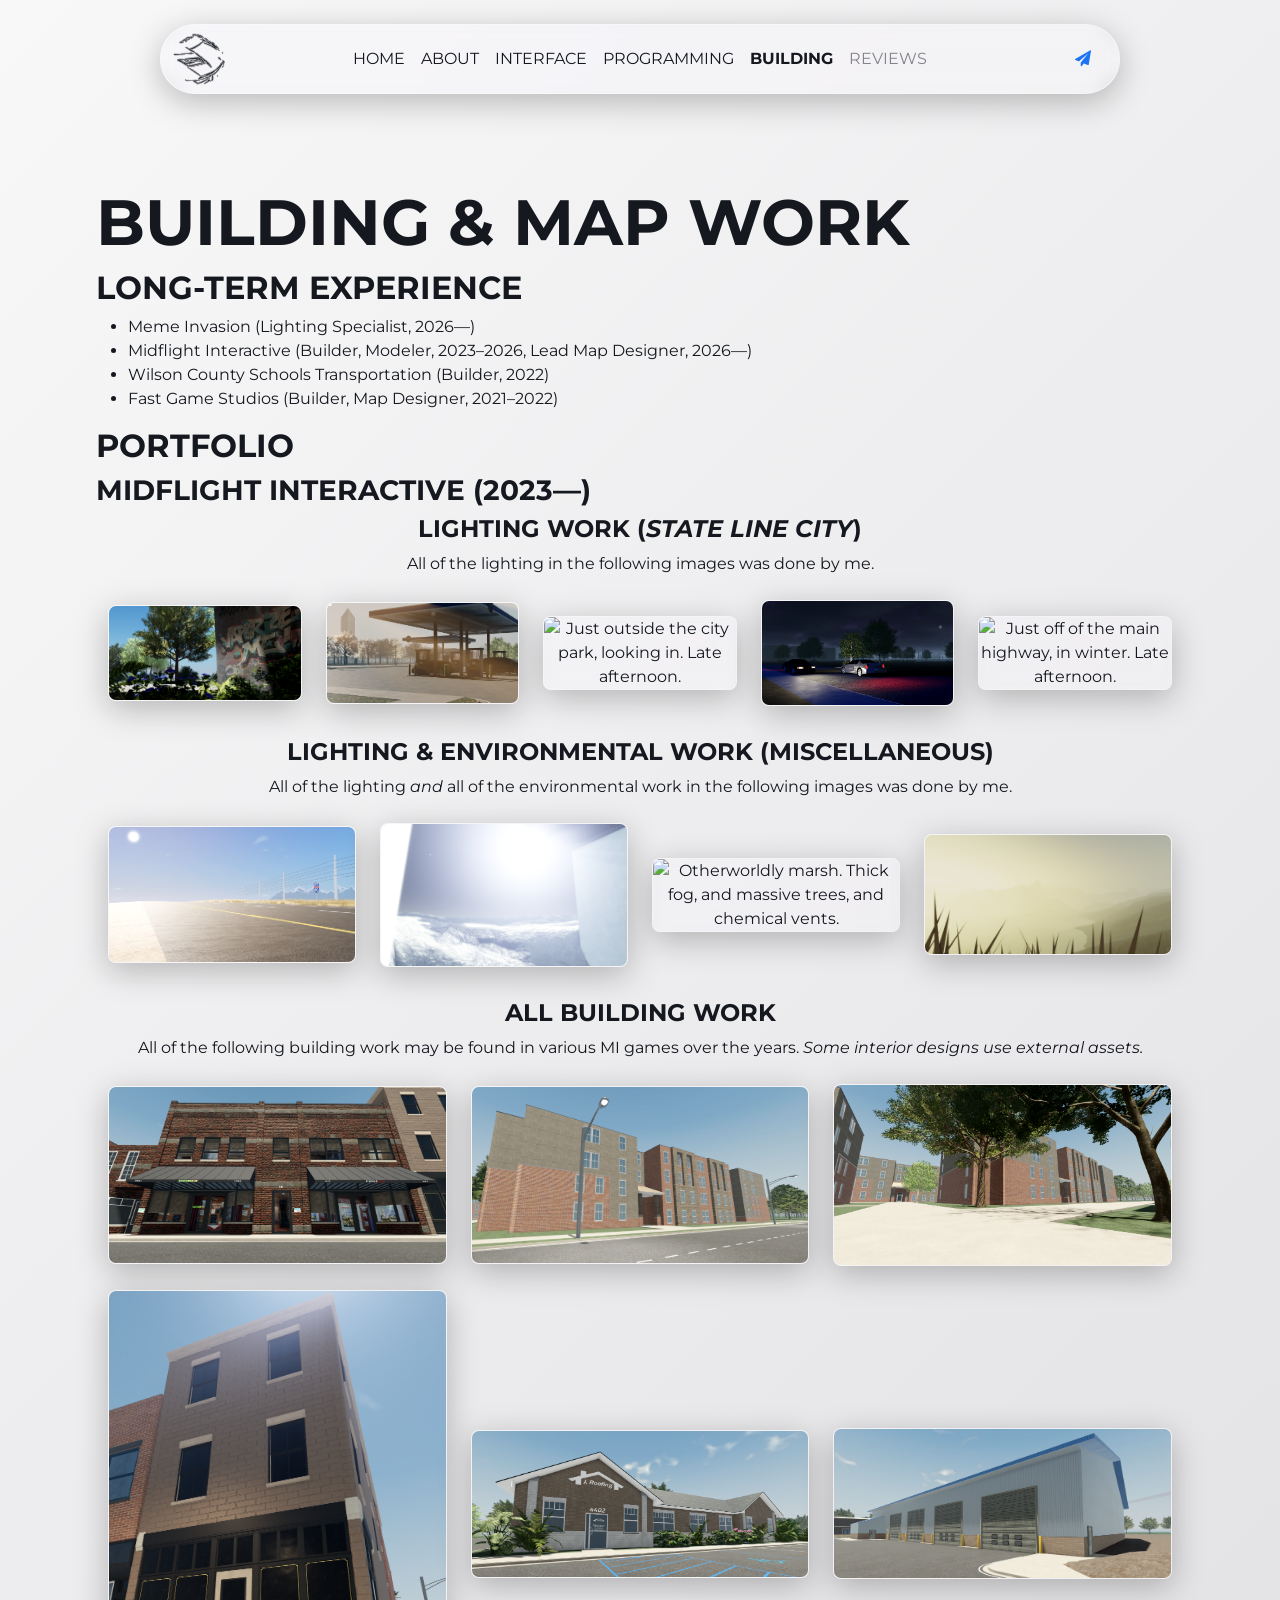
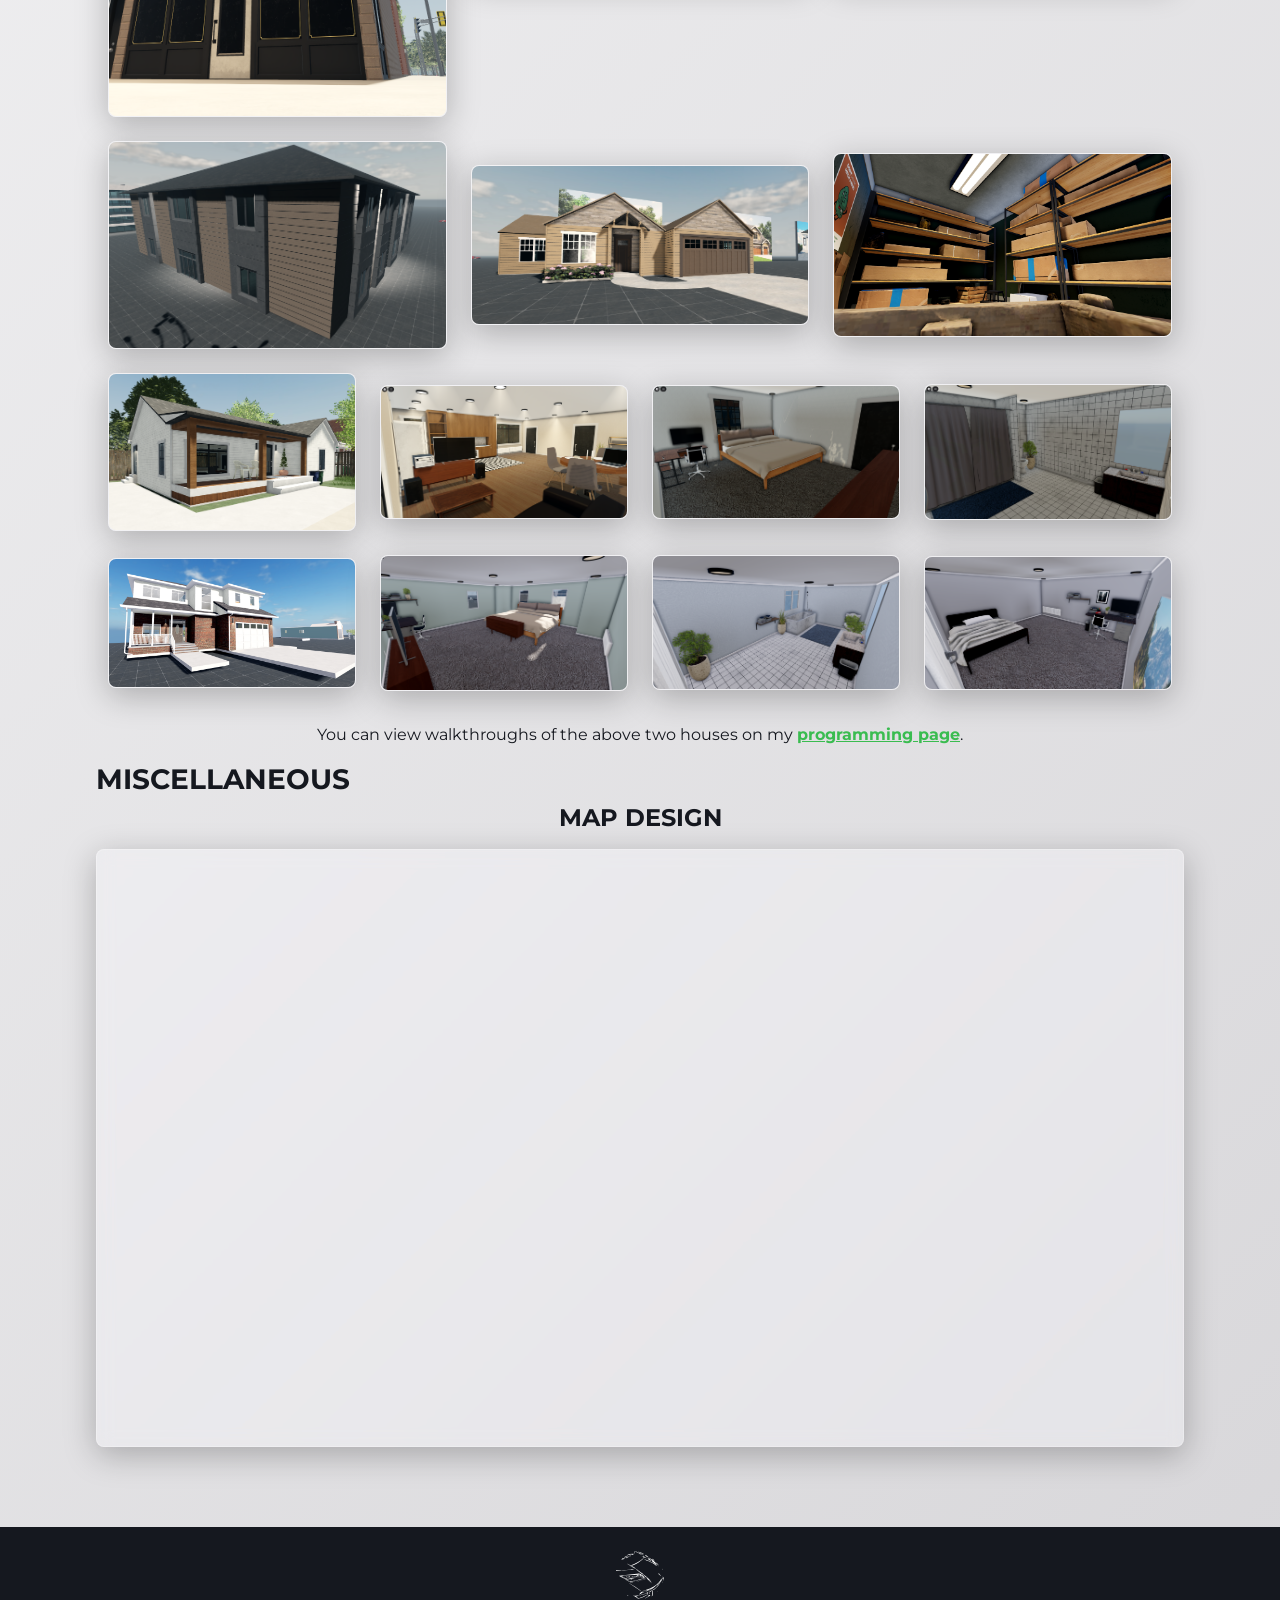
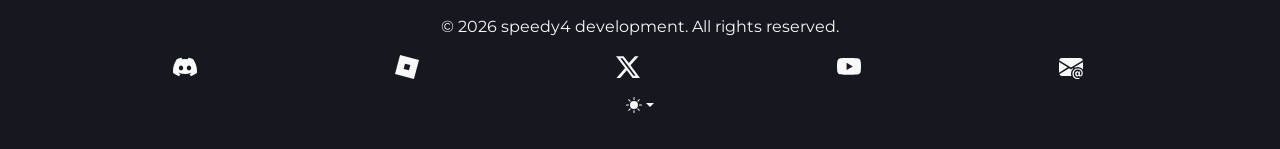
==== commit 4f02f9b8: "update MI experience" ====
--- a/building.html
+++ b/building.html
@@ -132,7 +132,7 @@
                 <h2 style="text-align: left;"><strong>LONG-TERM EXPERIENCE</strong></h2>
                 <ul>
                     <li>Meme Invasion (Lighting Specialist, 2026—)</li>
-                    <li>Midflight Interactive (Builder, Modeler, 2023—)</li>
+                    <li>Midflight Interactive (Builder, Modeler, 2023–2026, Lead Map Designer, 2026—)</li>
                     <li>Wilson County Schools Transportation (Builder, 2022)</li>
                     <li>Fast Game Studios (Builder, Map Designer, 2021–2022)</li>
                 </ul>
